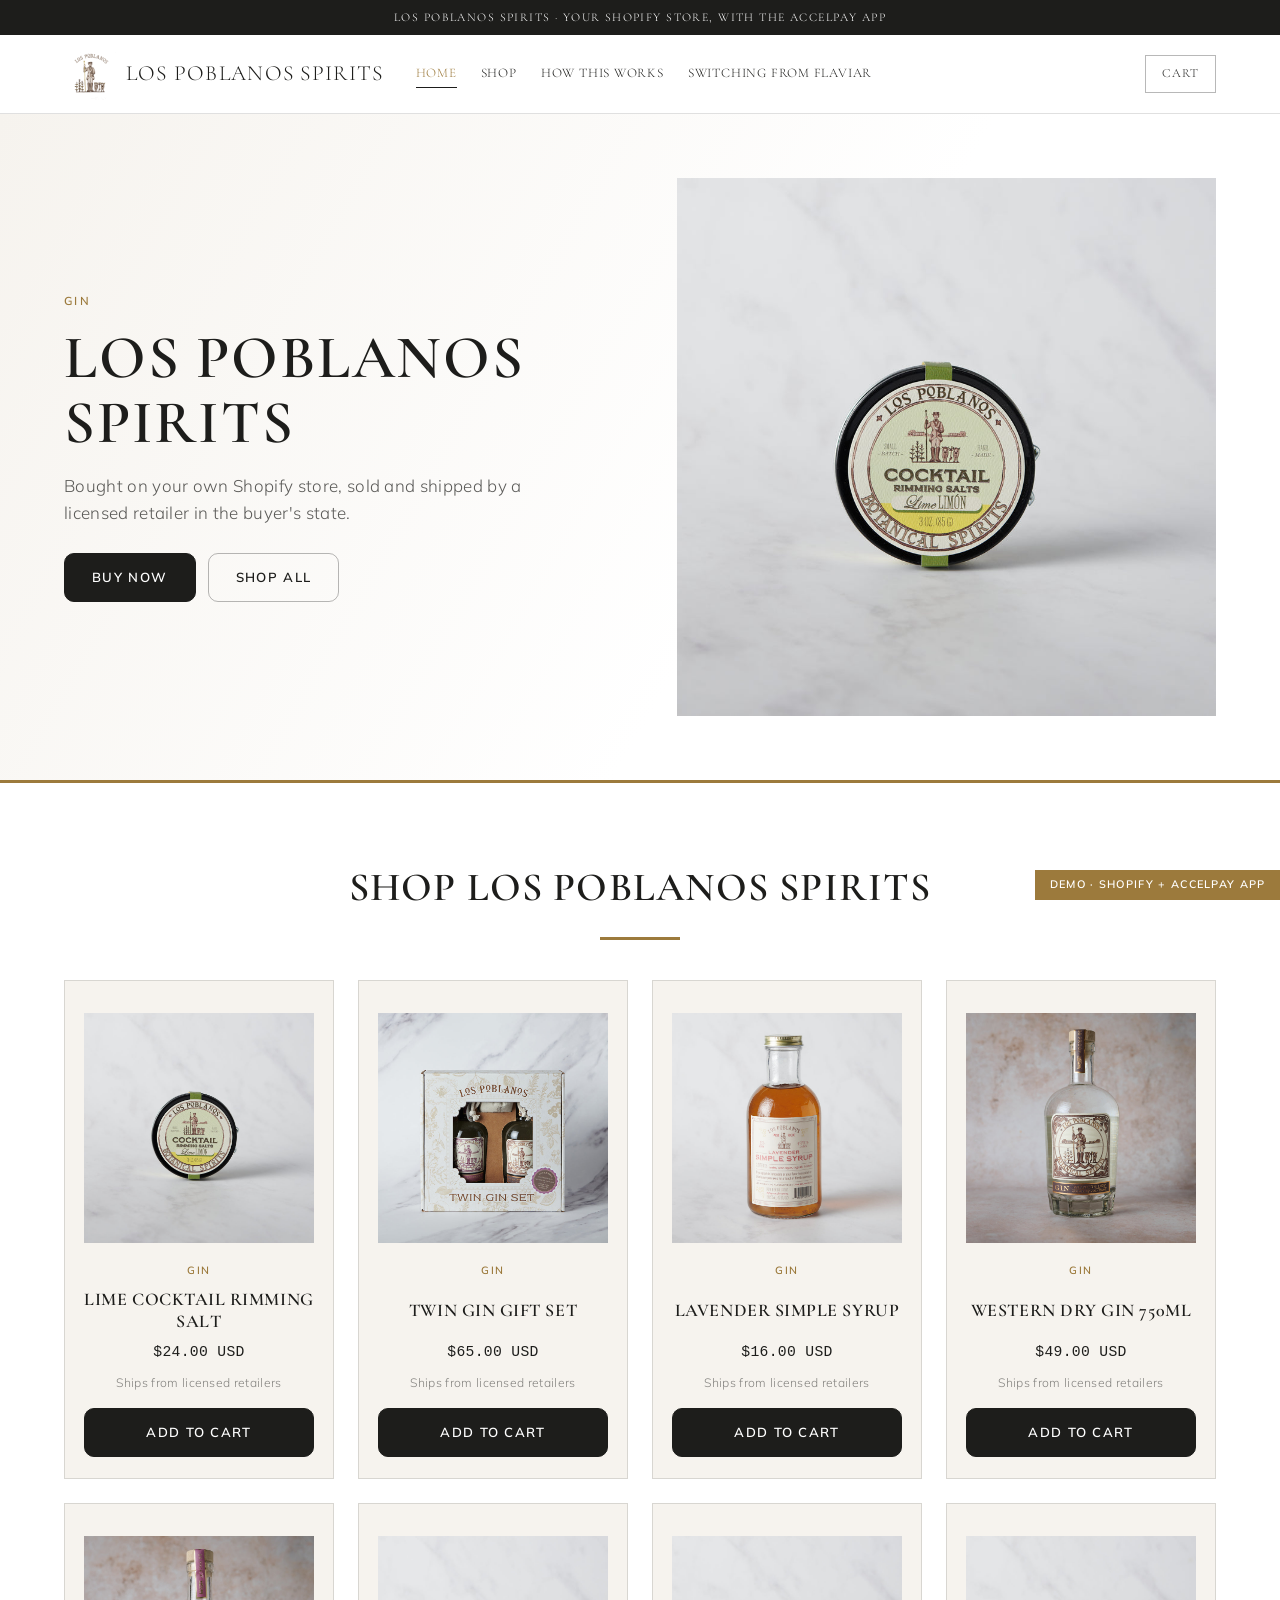
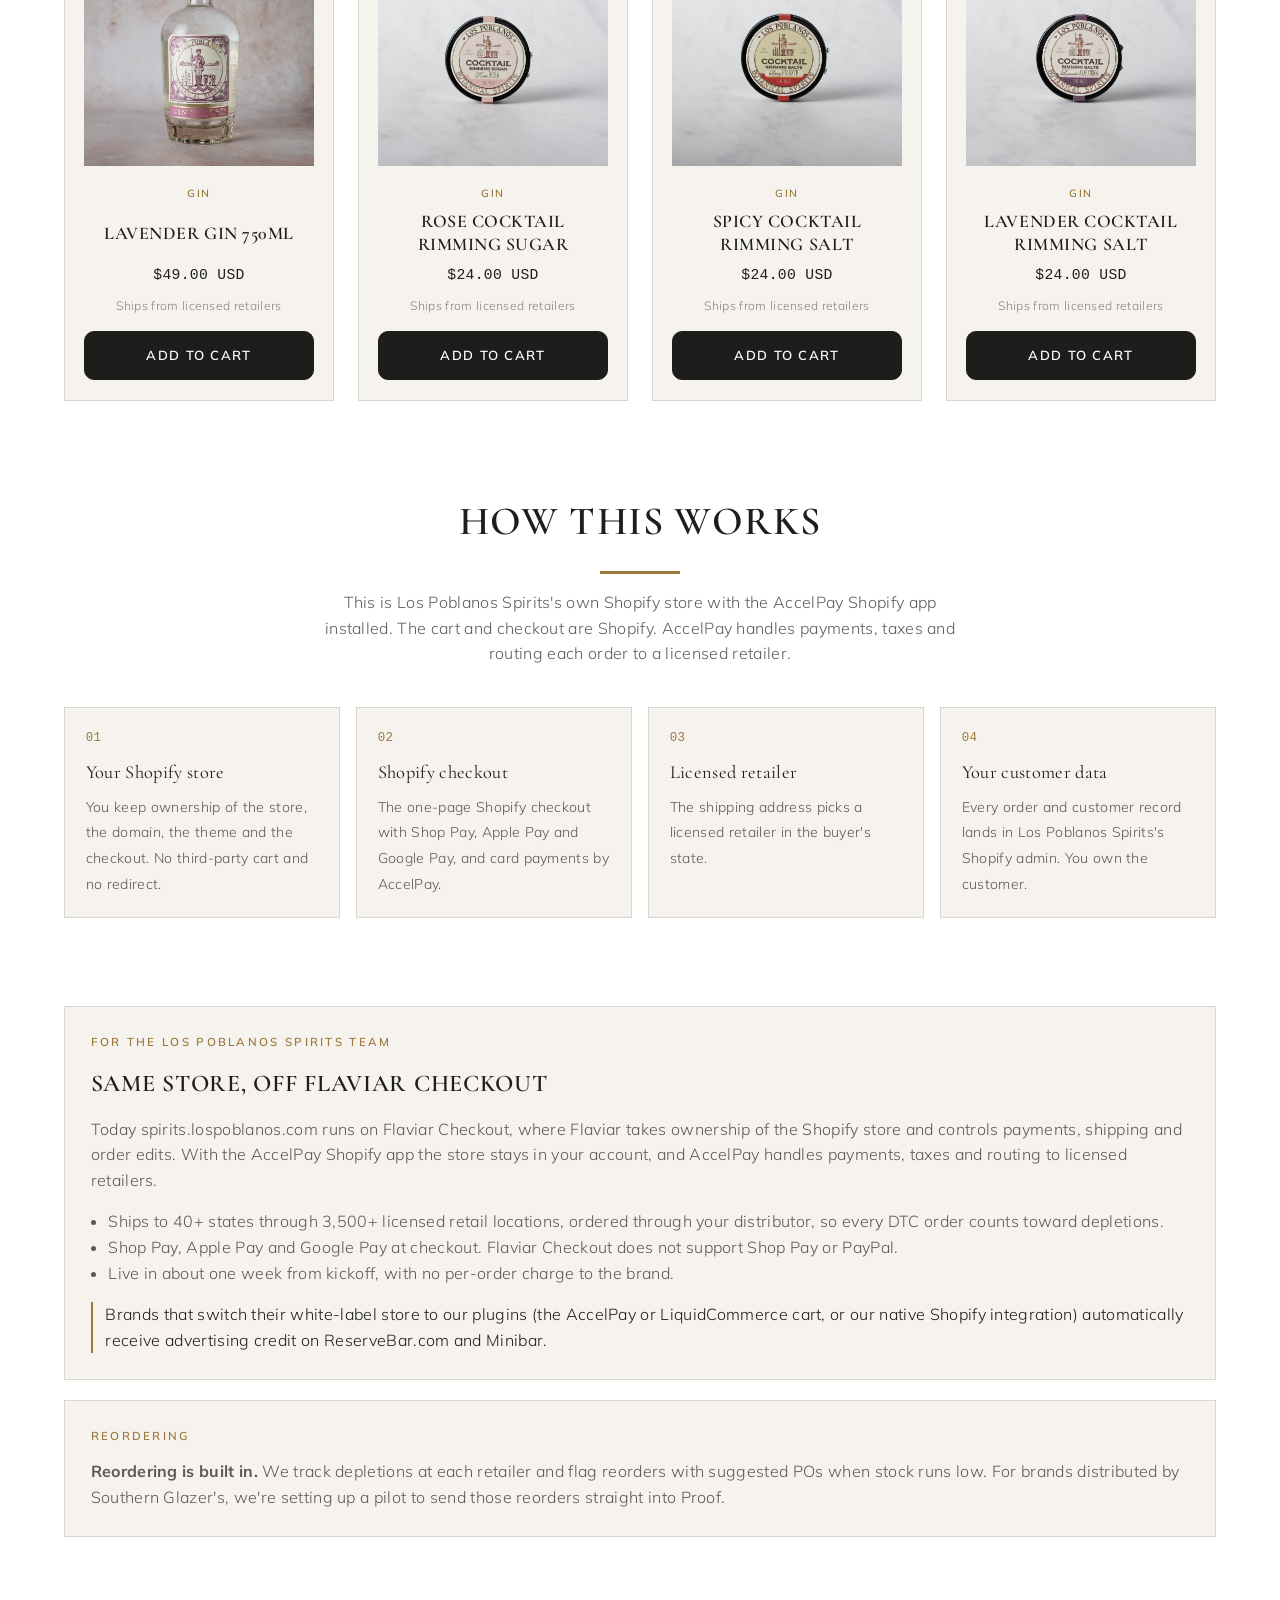
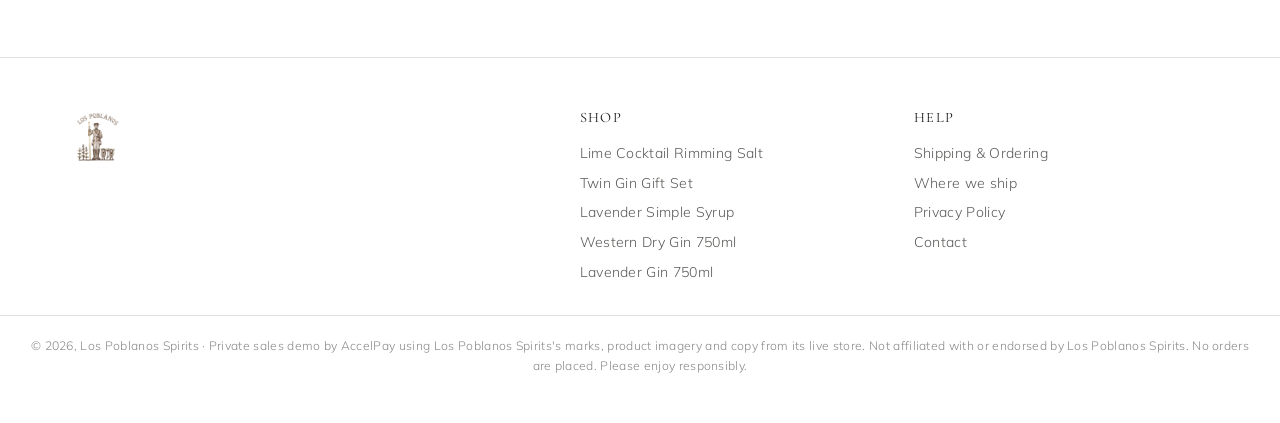
==== index.html @ 47f46a39 "Flaviar switch demo, Nov 2026" ====
<!doctype html>
<html lang="en">
<head>
<meta charset="utf-8">
<meta name="viewport" content="width=device-width,initial-scale=1">
<title>Los Poblanos Spirits | AccelPay demo</title>
<meta name="robots" content="noindex,nofollow">
<link rel="icon" href="assets/logo.png">
<link rel="preconnect" href="https://fonts.googleapis.com">
<link rel="preconnect" href="https://fonts.gstatic.com" crossorigin>
<link rel="stylesheet" href="https://fonts.googleapis.com/css2?family=Cormorant+Garamond:wght@500;600;700&family=Mulish:wght@300;400;600;700&display=swap">
<link rel="stylesheet" href="styles.css?v=1">
</head>
<body>
<div class="announce">Los Poblanos Spirits &middot; your Shopify store, with the AccelPay app</div>
<header class="top">
  <div class="hdr">
    <a href="index.html" class="brand-link"><img class="logo" src="assets/logo.png" alt="Los Poblanos Spirits"><span class="wordmark">Los Poblanos Spirits</span></a>
    <nav class="main">
      <a href="index.html" aria-current="page">Home</a><a href="index.html#shop">Shop</a><a href="index.html#how">How this works</a><a href="index.html#switch">Switching from Flaviar</a>
    </nav>
    <div class="hdr-actions">
      <button class="burger" id="burger" aria-label="Menu">&#9776;</button>
      <button class="cart-pill" data-cart-toggle aria-label="Open cart">
        <span class="lbl">Cart</span>
        <span class="count" data-cart-count hidden>0</span>
      </button>
    </div>
  </div>
</header>

<section class="hero">
  <div class="hero-inner">
    <div>
      <div class="eyebrow">gin</div>
      <h1>Los Poblanos Spirits</h1>
      <p> Bought on your own Shopify store, sold and shipped by a licensed retailer in the buyer's state.</p>
      <div style="display:flex;gap:.75rem;flex-wrap:wrap"><a class="btn" href="product.html?p=lime-cocktail-rimming-salt">Buy now</a><a class="btn ghost" href="#shop">Shop all</a></div>
    </div>
    <div class="shot"><img src="assets/p-lime-cocktail-rimming-salt.jpg" alt="Lime Cocktail Rimming Salt"></div>
  </div>
</section>

<section class="band" id="shop">
  <div class="section-head">
    <h2>Shop Los Poblanos Spirits</h2>
    <div class="rule"></div>
    <p style="font-size:.9rem;color:var(--muted)"></p>
  </div>
  <div class="grid" id="collection-grid"></div>
</section>

<section class="band" id="how" style="padding-top:1rem">
  <div class="section-head">
    <h2>How this works</h2>
    <div class="rule"></div>
    <p>This is Los Poblanos Spirits's own Shopify store with the AccelPay Shopify app installed. The cart and checkout are Shopify. AccelPay handles payments, taxes and routing each order to a licensed retailer.</p>
  </div>
  <div class="how">
    <div class="step"><span class="n">01</span><b>Your Shopify store</b><span>You keep ownership of the store, the domain, the theme and the checkout. No third-party cart and no redirect.</span></div>
    <div class="step"><span class="n">02</span><b>Shopify checkout</b><span>The one-page Shopify checkout with Shop Pay, Apple Pay and Google Pay, and card payments by AccelPay.</span></div>
    <div class="step"><span class="n">03</span><b>Licensed retailer</b><span>The shipping address picks a licensed retailer in the buyer's state.</span></div>
    <div class="step"><span class="n">04</span><b>Your customer data</b><span>Every order and customer record lands in Los Poblanos Spirits's Shopify admin. You own the customer.</span></div>
  </div>
</section>

<section class="band" id="switch" style="padding-top:1rem">
  <div class="panel">
    <div class="eyebrow">For the Los Poblanos Spirits team</div>
    <h2>Same store, off Flaviar Checkout</h2>
    <p style="margin:0 0 1rem">Today spirits.lospoblanos.com runs on Flaviar Checkout, where Flaviar takes ownership of the Shopify store and controls payments, shipping and order edits. With the AccelPay Shopify app the store stays in your account, and AccelPay handles payments, taxes and routing to licensed retailers.</p>
    <ul style="margin:0 0 1rem;padding-left:1.1rem"><li>Ships to 40+ states through 3,500+ licensed retail locations, ordered through your distributor, so every DTC order counts toward depletions.</li><li>Shop Pay, Apple Pay and Google Pay at checkout. Flaviar Checkout does not support Shop Pay or PayPal.</li><li>Live in about one week from kickoff, with no per-order charge to the brand.</li></ul>
    <p class="credit">Brands that switch their white-label store to our plugins (the AccelPay or LiquidCommerce cart, or our native Shopify integration) automatically receive advertising credit on ReserveBar.com and Minibar.</p>
  </div>
  <div class="panel">
    <div class="eyebrow">Reordering</div>
    <p style="margin:0" class="reorder"><b>Reordering is built in.</b> We track depletions at each retailer and flag reorders with suggested POs when stock runs low. For brands distributed by Southern Glazer's, we're setting up a pilot to send those reorders straight into Proof.</p>
  </div>
</section>
<footer class="site">
  <div class="ft">
    <div>
      <img src="assets/logo.png" alt="Los Poblanos Spirits" style="height:64px;width:auto">
      <p style="font-size:.86rem;margin-top:1rem;max-width:24rem;color:var(--muted)"></p>
    </div>
    <div><h4>Shop</h4><ul><li><a href="product.html?p=lime-cocktail-rimming-salt">Lime Cocktail Rimming Salt</a></li><li><a href="product.html?p=twin-gin-gift-set">Twin Gin Gift Set</a></li><li><a href="product.html?p=lavender-simple-syrup">Lavender Simple Syrup</a></li><li><a href="product.html?p=western-dry-gin">Western Dry Gin 750ml</a></li><li><a href="product.html?p=gin-made-with-lavender">Lavender Gin 750ml</a></li></ul></div>
    <div><h4>Help</h4><ul>
      <li><a href="index.html#how">Shipping &amp; Ordering</a></li>
      <li><a href="index.html#how">Where we ship</a></li>
      <li><a href="#">Privacy Policy</a></li>
      <li><a href="#">Contact</a></li></ul></div>
  </div>
  <div class="legal-row">
    &copy; 2026, Los Poblanos Spirits &middot; Private sales demo by AccelPay using Los Poblanos Spirits's marks, product imagery and copy from its live store. Not affiliated with or endorsed by Los Poblanos Spirits.
    No orders are placed. Please enjoy responsibly.
  </div>
</footer>

<div class="scrim" id="scrim"></div>
<aside class="drawer" id="drawer" aria-label="Your cart">
  <div class="dh"><h2>Your cart</h2><button class="x" id="drawer-close" aria-label="Close">&times;</button></div>
  <div class="cols"><span>Product</span><span>Total</span></div>
  <div class="items" id="drawer-items"></div>
  <div class="df" id="drawer-foot"></div>
</aside>
<div class="ribbon">Demo &middot; Shopify + AccelPay app</div>
<script src="data.js?v=1"></script>
<script src="app.js?v=1"></script>
</body>
</html>
---- styles.css ----
/* Los Poblanos Spirits x AccelPay demo. Base: woodsonwhiskey-accelpay-demo. */

:root {
  --black: #ffffff; --panel: #f6f3ee; --panel-2: #ece7df; --ink: #1d1d1b;
  --muted: rgba(29,29,27,.72); --muted-2: rgba(29,29,27,.52); --line: rgba(0,0,0,.12); --line-2: rgba(0,0,0,.28);
  --gold: #1d1d1b; --gold-hi: #9c7a3c; --gold-soft: rgba(0,0,0,.05); --green: #2f6b4f; --red: #c00000;
  --head: #1d1d1b; --btn-ink: #ffffff; --img-bg: #f6f3ee; --drawer-bg: #ffffff; --ann-bg: #1d1d1b; --ann-ink: #ffffff; --co-head-bg: #ffffff;
  --serif: "Cormorant Garamond", Georgia, serif; --sans: "Mulish", -apple-system, BlinkMacSystemFont, "Helvetica Neue", Arial, sans-serif;
  --mono: ui-monospace, SFMono-Regular, Menlo, monospace; --maxw: 1200px; --btn-radius: 10px;
  --cart-glyph: url("data:image/svg+xml;utf8,<svg xmlns='http://www.w3.org/2000/svg' viewBox='0 0 24 24' fill='none' stroke='black' stroke-width='2' stroke-linecap='round' stroke-linejoin='round'><path d='M6 2 3 6v14a2 2 0 0 0 2 2h14a2 2 0 0 0 2-2V6l-3-4z'/><path d='M3 6h18'/><path d='M16 10a4 4 0 0 1-8 0'/></svg>");
}

* { box-sizing: border-box; }
html { scroll-behavior: smooth; }
body {
  margin: 0; background: var(--black); color: var(--ink);
  font-family: var(--sans); font-weight: 300; font-size: 16px; line-height: 1.6;
  letter-spacing: .02em; -webkit-font-smoothing: antialiased;
}
img { max-width: 100%; display: block; }
a { color: inherit; }
button { font: inherit; cursor: pointer; color: inherit; }
:focus-visible { outline: 2px solid var(--gold); outline-offset: 2px; }

/* ---------------------------------------------------------------- header */
.announce {
  background: var(--ann-bg); color: var(--ann-ink); text-align: center;
  font-family: var(--serif); font-size: .74rem; letter-spacing: .12em;
  text-transform: uppercase; padding: .5rem 1rem;
}
header.top { position: sticky; top: 0; z-index: 60; background: var(--black); border-bottom: 1px solid var(--line); }
.hdr { max-width: var(--maxw); margin: 0 auto; padding: .8rem 1.5rem; display: flex; align-items: center; gap: 2rem; }
.hdr img.logo { height: 62px; width: auto; }
nav.main { display: flex; gap: 1.5rem; flex-wrap: wrap; }
nav.main a {
  font-family: var(--serif); font-size: .82rem; letter-spacing: .06em; text-transform: uppercase;
  text-decoration: none; color: var(--head); padding: .2rem 0; border-bottom: 1px solid transparent;
}
nav.main a:hover, nav.main a[aria-current] { color: var(--gold-hi); border-bottom-color: var(--gold); }
.hdr-actions { margin-left: auto; display: flex; align-items: center; gap: .75rem; }
.cart-pill {
  display: inline-flex; align-items: center; gap: .5rem; background: transparent;
  border: 1px solid var(--line-2); color: var(--head); padding: .5rem 1rem;
  font-family: var(--serif); font-size: .78rem; letter-spacing: .08em; text-transform: uppercase;
}
.cart-pill:hover { border-color: var(--gold); color: var(--gold-hi); }
.cart-pill .count {
  background: var(--gold); color: var(--btn-ink); min-width: 1.35rem; height: 1.35rem; border-radius: 999px;
  display: inline-grid; place-items: center; font-family: var(--mono); font-size: .7rem; padding: 0 .3rem;
}
.cart-pill .count[hidden] { display: none; }
.burger { display: none; background: none; border: none; font-size: 1.5rem; line-height: 1; color: var(--head); }

/* ---------------------------------------------------------------- type + buttons */
.eyebrow { font-family: var(--sans); font-size: .72rem; font-weight: 600; letter-spacing: .2em; text-transform: uppercase; color: var(--gold-hi); margin-bottom: .9rem; }
h1, h2, h3 { font-family: var(--serif); font-weight: 400; letter-spacing: .03em; }
.rule { width: 190px; height: 2px; margin: 1.1rem auto 0; background: linear-gradient(90deg, transparent, var(--gold), transparent); }

.btn {
  display: inline-flex; align-items: center; justify-content: center; gap: .5rem;
  background: var(--gold); color: var(--btn-ink); border: 1px solid var(--gold); border-radius: var(--btn-radius, 0);
  padding: .8rem 1.7rem; font-family: var(--sans); font-weight: 600; font-size: .82rem;
  letter-spacing: .1em; text-transform: uppercase; text-decoration: none;
}
.btn:hover { background: var(--gold-hi); border-color: var(--gold-hi); }
.btn.ghost { background: transparent; color: var(--head); border-color: var(--line-2); }
.btn.ghost:hover { border-color: var(--gold); color: var(--gold-hi); }
.btn:disabled { opacity: .4; cursor: not-allowed; }
.btn.block { width: 100%; }

/* ---------------------------------------------------------------- hero */
.hero { position: relative; overflow: hidden; border-bottom: 1px solid var(--line); }
.hero-inner { max-width: var(--maxw); margin: 0 auto; padding: 4rem 1.5rem; display: grid; grid-template-columns: 1.05fr 1fr; gap: 3rem; align-items: center; }
.hero h1 { font-size: clamp(2.3rem, 5.4vw, 3.8rem); line-height: 1.08; margin: 0 0 1rem; text-transform: uppercase; }
.hero p { color: var(--muted); font-size: 1.06rem; margin: 0 0 1.7rem; max-width: 32rem; }
.hero .shot img { width: 100%; max-height: 560px; object-fit: contain; }

/* ---------------------------------------------------------------- sections */
.band { max-width: var(--maxw); margin: 0 auto; padding: 4.5rem 1.5rem; }
.section-head { text-align: center; margin-bottom: 2.5rem; }
.section-head h2 { font-size: clamp(1.8rem, 4vw, 2.5rem); margin: 0; text-transform: uppercase; }
.section-head p { color: var(--muted); margin: 1rem auto 0; max-width: 40rem; }

.grid { display: grid; grid-template-columns: repeat(auto-fill, minmax(240px, 1fr)); gap: 1.5rem; }
.card {
  background: var(--panel); border: 1px solid var(--line); padding: 1.4rem 1.2rem 1.3rem;
  display: flex; flex-direction: column; gap: .55rem; text-align: center; text-decoration: none; color: inherit;
}
.card:hover { border-color: var(--gold); }
.card .shot { height: 250px; display: grid; place-items: center; overflow: hidden; }
.card .shot img { max-height: 250px; width: auto; object-fit: contain; }
.card h3 { font-size: 1.12rem; margin: 0; line-height: 1.25; text-transform: uppercase; min-height: 2.8rem; display: grid; place-items: center; }
.card .tag { font-size: .66rem; font-weight: 600; letter-spacing: .16em; text-transform: uppercase; color: var(--gold-hi); }
.card .price { font-family: var(--mono); font-size: .92rem; margin-top: auto; }
.card .avail { font-size: .76rem; color: var(--muted-2); }

.split { display: grid; grid-template-columns: 1fr 1fr; gap: 3rem; align-items: center; }
.split img { width: 100%; }
.split p { color: var(--muted); }

/* how it works */
.how { display: grid; grid-template-columns: repeat(4, 1fr); gap: 1rem; }
.how .step { border: 1px solid var(--line); padding: 1.3rem; background: var(--panel); }
.how .step b { display: block; font-family: var(--serif); font-weight: 400; font-size: 1.15rem; margin-bottom: .4rem; color: var(--head); }
.how .step span { font-size: .88rem; color: var(--muted); }
.how .step .n { font-family: var(--mono); color: var(--gold-hi); font-size: .78rem; display: block; margin-bottom: .6rem; }

.rb-note {
  display: flex; align-items: center; gap: .75rem; border: 1px solid var(--line); background: var(--panel);
  padding: .7rem .9rem; font-size: .84rem; color: var(--muted);
}
.rb-note b { color: var(--head); font-weight: 600; }
.rb-note a { color: var(--gold-hi); }
.rb-mark { font-family: var(--serif); font-size: .72rem; letter-spacing: .14em; text-transform: uppercase; border: 1px solid var(--gold); color: var(--gold-hi); padding: .2rem .45rem; white-space: nowrap; }

/* ---------------------------------------------------------------- product page (Shopify theme) */
.pdp { display: grid; grid-template-columns: minmax(0,1fr) minmax(0,1fr); gap: 3rem; align-items: start; }
.pdp .gallery { display: flex; flex-direction: column; gap: .8rem; min-width: 0; }
.pdp .gallery .main { background: var(--img-bg); display: grid; place-items: center; min-height: 420px; }
.pdp .gallery .main img { max-height: 560px; width: auto; object-fit: contain; }
.pdp .thumbs { display: flex; gap: .5rem; }
.pdp .thumbs button { width: 64px; height: 64px; border: 1px solid var(--line); background: var(--img-bg); padding: 3px; display: grid; place-items: center; }
.pdp .thumbs button[aria-selected="true"] { border-color: var(--gold); }
.pdp .thumbs img { max-height: 100%; width: auto; }
.pdp .info { display: flex; flex-direction: column; gap: 1rem; min-width: 0; padding-left: 1.5rem; border-left: 1px solid var(--line); }
.pdp h1 { font-size: 2rem; margin: 0; text-transform: uppercase; line-height: 1.15; }
.pdp .price { font-size: 1.05rem; }
.pdp .small { font-size: .8rem; color: var(--muted); }
.pdp .small a { color: var(--gold-hi); }
.pdp .qty-wrap { display: flex; flex-direction: column; gap: .35rem; font-size: .8rem; color: var(--muted); }
.pdp .desc p { color: var(--muted); margin: 0 0 .9rem; font-size: .95rem; }
.pdp .desc b { color: var(--head); font-weight: 600; }
.qty { display: inline-flex; align-items: center; border: 1px solid var(--line-2); width: max-content; }
.qty button { background: none; border: none; width: 2.6rem; min-height: 2.8rem; font-size: 1.1rem; }
.qty span, .qty input { font-family: var(--sans); min-width: 2.2rem; text-align: center; font-size: .95rem; }
.atc { max-width: 380px; }
.fulfil-line { display: flex; gap: .6rem; align-items: flex-start; font-size: .82rem; color: var(--muted); border: 1px solid var(--line); padding: .7rem .8rem; max-width: 460px; }
.fulfil-line img { width: 22px; height: 22px; border-radius: 5px; flex: none; }
.notice { font-size: .85rem; color: var(--muted); border-left: 2px solid var(--gold); padding: .2rem 0 .2rem .75rem; }

/* ---------------------------------------------------------------- Shopify cart drawer (Dawn-style) */
.scrim { position: fixed; inset: 0; background: rgba(0,0,0,.6); opacity: 0; pointer-events: none; transition: opacity .25s; z-index: 90; }
.scrim.on { opacity: 1; pointer-events: auto; }
.drawer { position: fixed; top: 0; right: 0; height: 100%; width: min(420px, 100%); background: var(--drawer-bg); border-left: 1px solid var(--line); z-index: 100; display: flex; flex-direction: column; transform: translateX(100%); transition: transform .28s ease; }
.drawer.on { transform: none; }
.drawer .dh { display: flex; align-items: center; justify-content: space-between; padding: 1.4rem 1.5rem 1rem; }
.drawer .dh h2 { font-size: 1.5rem; margin: 0; }
.drawer .x { background: none; border: none; font-size: 1.7rem; line-height: 1; color: var(--muted); }
.drawer .cols { display: flex; justify-content: space-between; font-size: .66rem; letter-spacing: .12em; text-transform: uppercase; color: var(--muted-2); padding: 0 1.5rem .6rem; border-bottom: 1px solid var(--line); }
.drawer .items { flex: 1; overflow-y: auto; padding: 0 1.5rem; }
.cline { display: grid; grid-template-columns: 76px minmax(0,1fr) auto; gap: 1rem; padding: 1.2rem 0; border-bottom: 1px solid var(--line); }
.cline .im { background: var(--img-bg); display: grid; place-items: center; height: 92px; }
.cline .im img { max-height: 88px; width: auto; }
.cline .nm { font-size: .92rem; line-height: 1.3; }
.cline .pr { font-size: .84rem; color: var(--muted); margin: .2rem 0 .6rem; }
.cline .qrow { display: flex; align-items: center; gap: .6rem; }
.cline .qty button { min-height: 2.2rem; width: 2.2rem; }
.cline .rm { background: none; border: none; color: var(--muted); font-size: 1rem; padding: 0; }
.cline .tot { font-size: .9rem; }
.empty { text-align: center; color: var(--muted); padding: 3rem 1rem; }
.drawer .df { border-top: 1px solid var(--line); padding: 1.2rem 1.5rem 1.5rem; display: flex; flex-direction: column; gap: .7rem; }
.drawer .df .est { display: flex; justify-content: space-between; font-size: 1rem; }
.drawer .df .small { font-size: .78rem; color: var(--muted); }

/* ---------------------------------------------------------------- Shopify one-page checkout */
body.co { background: #fff; color: #141414; font-family: -apple-system, BlinkMacSystemFont, "Segoe UI", Roboto, "Helvetica Neue", Arial, sans-serif; font-weight: 400; letter-spacing: 0; }
.co-head { border-bottom: 1px solid #dedede; background: var(--co-head-bg); }
.co-head .in { max-width: 1100px; margin: 0 auto; padding: .9rem 1.5rem; display: flex; align-items: center; justify-content: space-between; }
.co-head img { height: 54px; width: auto; }
.co-head a.bag { color: var(--gold-hi); font-size: .85rem; text-decoration: none; }
.checkout { display: grid; grid-template-columns: minmax(0,1.15fr) minmax(0,1fr); min-height: calc(100vh - 80px); }
.co-left { padding: 2.2rem clamp(1rem, 4vw, 3.5rem); min-width: 0; }
.co-left .inner { max-width: 560px; margin-left: auto; }
.co-right { background: #f5f5f5; border-left: 1px solid #dedede; padding: 2.2rem clamp(1rem, 3vw, 3rem); min-width: 0; }
.co-right .inner { max-width: 440px; position: sticky; top: 1.5rem; }
.co-h { font-size: 1.3rem; font-weight: 600; margin: 1.8rem 0 .8rem; display: flex; align-items: baseline; justify-content: space-between; gap: 1rem; }
.co-h:first-child { margin-top: 0; }
.co-h small { font-size: .82rem; font-weight: 400; color: #707070; }
.co-field { width: 100%; border: 1px solid #d9d9d9; border-radius: 5px; padding: .85rem .8rem; font: inherit; font-size: .92rem; margin-bottom: .7rem; background: #fff; color: #141414; min-width: 0; }
.co-field:focus { outline: none; border-color: #000; box-shadow: 0 0 0 1px #000; }
.co-row { display: grid; grid-template-columns: 1fr 1fr; gap: .7rem; }
.co-row3 { display: grid; grid-template-columns: 1.3fr 1fr 1fr; gap: .7rem; }
.co-chk { display: flex; gap: .55rem; align-items: center; font-size: .86rem; margin: .1rem 0 .4rem; }
.co-chk input { accent-color: #000; width: 16px; height: 16px; }
.co-empty { background: #f5f5f5; border-radius: 5px; padding: 1rem; font-size: .88rem; color: #707070; }
.rates { border: 1px solid #d9d9d9; border-radius: 5px; overflow: hidden; }
.rate { display: flex; align-items: center; gap: .8rem; padding: .95rem .9rem; border-bottom: 1px solid #d9d9d9; cursor: pointer; }
.rate:last-child { border-bottom: none; }
.rate.on { background: #f6f3ec; box-shadow: inset 0 0 0 1px #000; }
.rate input { accent-color: #000; width: 17px; height: 17px; flex: none; }
.rate .ic { width: 30px; height: 30px; border-radius: 7px; flex: none; }
.rate .t { flex: 1; min-width: 0; font-size: .9rem; }
.rate .t span { display: block; color: #707070; font-size: .8rem; margin-top: .1rem; }
.rate .p { font-size: .9rem; font-weight: 600; white-space: nowrap; }
.callout { display: flex; gap: .55rem; align-items: flex-start; font-size: .78rem; color: #5b4a26; background: #f6f1e6; border: 1px solid #e6dcc6; border-radius: 5px; padding: .6rem .75rem; margin-top: .7rem; }
.callout b { font-weight: 600; }
.callout .dot { width: 8px; height: 8px; border-radius: 50%; background: var(--gold); flex: none; margin-top: .35rem; }
.pay-box { border: 1px solid #d9d9d9; border-radius: 5px; overflow: hidden; }
.pay-box .ph { display: flex; justify-content: space-between; align-items: center; background: #f6f3ec; padding: .85rem .9rem; border-bottom: 1px solid #d9d9d9; font-size: .9rem; box-shadow: inset 0 0 0 1px #000; }
.pay-box .ph .cards { display: flex; gap: .3rem; }
.pay-box .ph .cards span { font-size: .62rem; font-weight: 700; border: 1px solid #cfcfcf; border-radius: 3px; padding: .1rem .3rem; background: #fff; color: #333; }
.pay-box .pb { padding: .9rem; background: #fafafa; }
.pay-btn { width: 100%; background: #000; color: #fff; border: none; border-radius: 5px; padding: 1.1rem; font-size: 1.05rem; font-weight: 600; margin-top: 1.2rem; }
.pay-btn:disabled { opacity: .4; cursor: not-allowed; }
.co-legal { font-size: .76rem; color: #707070; margin-top: .9rem; }
.co-links { display: flex; gap: 1rem; flex-wrap: wrap; font-size: .76rem; color: #707070; border-top: 1px solid #e3e3e3; margin-top: 2rem; padding-top: 1rem; }
.os-item { display: flex; gap: .9rem; align-items: center; padding: .4rem 0 1rem; }
.os-item .im { width: 64px; height: 64px; border: 1px solid #dedede; border-radius: 8px; background: var(--img-bg); position: relative; display: grid; place-items: center; padding: 4px; flex: none; }
.os-item .im img { max-height: 100%; width: auto; }
.os-item .im .q { position: absolute; top: -9px; right: -9px; background: #666; color: #fff; min-width: 21px; height: 21px; border-radius: 11px; font-size: .74rem; display: grid; place-items: center; padding: 0 5px; }
.os-item .nm { flex: 1; min-width: 0; font-size: .88rem; }
.os-item .nm span { display: block; color: #707070; font-size: .78rem; }
.os-item .pr { font-size: .88rem; }
.os-disc { display: flex; gap: .6rem; margin: .6rem 0 1.2rem; }
.os-disc input { flex: 1; min-width: 0; border: 1px solid #d9d9d9; border-radius: 5px; padding: .8rem; font: inherit; font-size: .9rem; }
.os-disc button { border: 1px solid #d9d9d9; background: #ececec; color: #777; border-radius: 5px; padding: 0 1.1rem; font-weight: 600; }
.os-line { display: flex; justify-content: space-between; font-size: .88rem; padding: .3rem 0; gap: 1rem; }
.os-line .m { color: #555; }
.os-line.total { font-size: 1.2rem; font-weight: 600; padding-top: .8rem; }
.os-line.total small { font-size: .74rem; color: #707070; font-weight: 400; margin-right: .4rem; }
.thanks { max-width: 600px; margin: 0 auto; padding: 4rem 1.5rem; text-align: center; }
.thanks h1 { font-size: 2rem; margin: 0 0 .5rem; font-weight: 600; font-family: inherit; letter-spacing: 0; }
.thanks p { color: #555; }
.thanks .num { font-family: var(--mono); color: #000; }

/* express checkout buttons (Shopify accelerated checkout) */
.xpay { display: grid; grid-template-columns: repeat(3, minmax(0,1fr)); gap: .5rem; }
.xpay .xb { height: 42px; border: none; border-radius: 5px; display: flex; align-items: center; justify-content: center; gap: .15rem; font-family: -apple-system, BlinkMacSystemFont, "Segoe UI", Roboto, Arial, sans-serif; font-size: 1.05rem; color: #fff; letter-spacing: 0; text-transform: none; }
.xpay.big .xb { height: 48px; }
.xpay .xb span { font-weight: 500; }
.xpay .shop { background: #5a31f4; }
.xpay .shop b { font-weight: 800; font-style: italic; letter-spacing: -.02em; margin-right: .1rem; }
.xpay .apple { background: #000; border: 1px solid #333; }
.xpay .google { background: #000; border: 1px solid #333; }
.xpay .google .g { font-weight: 700; background: linear-gradient(90deg,#4285f4,#ea4335,#fbbc05,#34a853); -webkit-background-clip: text; background-clip: text; color: transparent; margin-right: .15rem; }
.xp-title { text-align: center; font-size: .85rem; color: #707070; margin-bottom: .6rem; }
.or { display: flex; align-items: center; gap: .8rem; color: #707070; font-size: .78rem; margin: 1.4rem 0 .6rem; }
.or::before, .or::after { content: ""; flex: 1; height: 1px; background: #dedede; }

/* panel on the home page */
.panel { background: var(--panel); border: 1px solid var(--line); padding: 1.6rem; }
.panel + .panel { margin-top: 1.25rem; }
.panel h2 { margin: 0 0 .8rem; font-size: 1.5rem; text-transform: uppercase; }
.panel p, .panel li { color: var(--muted); }
.panel .credit { border-left: 2px solid var(--gold); padding-left: .8rem; margin: 0; color: var(--ink); }

/* ---------------------------------------------------------------- footer */
footer.site { border-top: 1px solid var(--line); margin-top: 3rem; }
.ft { max-width: var(--maxw); margin: 0 auto; padding: 3rem 1.5rem 2rem; display: grid; grid-template-columns: 1.6fr 1fr 1fr; gap: 2rem; }
.ft h4 { font-family: var(--serif); font-weight: 400; font-size: .9rem; letter-spacing: .1em; text-transform: uppercase; color: var(--head); margin: 0 0 .8rem; }
.ft ul { list-style: none; margin: 0; padding: 0; display: flex; flex-direction: column; gap: .45rem; font-size: .88rem; color: var(--muted); }
.ft a { text-decoration: none; }
.ft a:hover { color: var(--gold-hi); }
.legal-row { border-top: 1px solid var(--line); padding: 1.25rem 1.5rem 3rem; text-align: center; font-size: .76rem; color: var(--muted-2); }

.ribbon { position: fixed; right: 0; bottom: 0; z-index: 120; background: var(--gold); color: var(--btn-ink); font-size: .68rem; font-weight: 600; letter-spacing: .12em; text-transform: uppercase; padding: .4rem .9rem; }

/* ---------------------------------------------------------------- responsive */
@media (max-width: 960px) {
  .pdp { grid-template-columns: 1fr; gap: 1.5rem; }
  .pdp .info { padding-left: 0; border-left: 0; }
  .checkout { grid-template-columns: 1fr; }
  .co-right { border-left: 0; border-top: 1px solid #dedede; order: -1; }
  .co-left .inner, .co-right .inner { margin: 0 auto; position: static; }
  .hero-inner, .split { grid-template-columns: 1fr; gap: 2rem; }
  .how { grid-template-columns: 1fr 1fr; }
  .ft { grid-template-columns: 1fr 1fr; }
}
@media (max-width: 720px) {
  .co-row, .co-row3 { grid-template-columns: 1fr; gap: 0; }
  .pdp .gallery .main { min-height: 300px; }
  .pdp .gallery .main img { max-height: 340px; }
  .hdr { padding: .6rem 1rem; gap: .75rem; position: relative; }
  .hdr img.logo { height: 46px; }
  nav.main { display: none; }
  nav.main.open { display: flex; flex-direction: column; position: absolute; top: 100%; left: 0; right: 0; background: var(--black); border-bottom: 1px solid var(--line); padding: 1rem 1.5rem; gap: .9rem; }
  .burger { display: block; }
  .hdr-actions { margin-left: auto; }
  .cart-pill { padding: .5rem .8rem; }
  .cart-pill .lbl { display: none; }
  .cart-pill::before { content: ""; width: 1rem; height: 1rem; flex: none; background: currentColor; -webkit-mask: var(--cart-glyph) center/contain no-repeat; mask: var(--cart-glyph) center/contain no-repeat; }
  .band { padding: 3rem 1rem; }
  .hero-inner { padding: 2.5rem 1rem; }
  .how { grid-template-columns: 1fr; }
  .ft { grid-template-columns: 1fr; padding: 2.5rem 1rem 1.5rem; }
  .rb-note { flex-wrap: wrap; }
}


.brand-link { display: flex; align-items: center; gap: .6rem; text-decoration: none; }
.hdr img.logo { height: 52px; max-width: 200px; object-fit: contain; }
.wordmark { font-family: var(--serif); font-size: 1.35rem; letter-spacing: .06em; text-transform: uppercase; color: var(--head); white-space: nowrap; }
.co-head img { height: 44px; max-width: 200px; object-fit: contain; }
h1, h2, h3 { font-weight: 600; }
.hero { background: linear-gradient(120deg, var(--panel) 0%, var(--black) 60%); border-bottom: 3px solid var(--gold-hi); }
.rule { background: var(--gold-hi); height: 3px; width: 80px; }
.card .shot { background: var(--img-bg); }
.card:hover { border-color: var(--gold-hi); }
.btn:hover, .btn.ghost:hover { filter: brightness(1.15); }
.panel .credit { border-left-color: var(--gold-hi); }
.ribbon { background: var(--gold-hi); color: #fff; }
.cart-pill .count { background: var(--gold-hi); color: #fff; }
.callout .dot { background: var(--gold-hi); }
@media (max-width: 720px) { .wordmark { display: none; } }
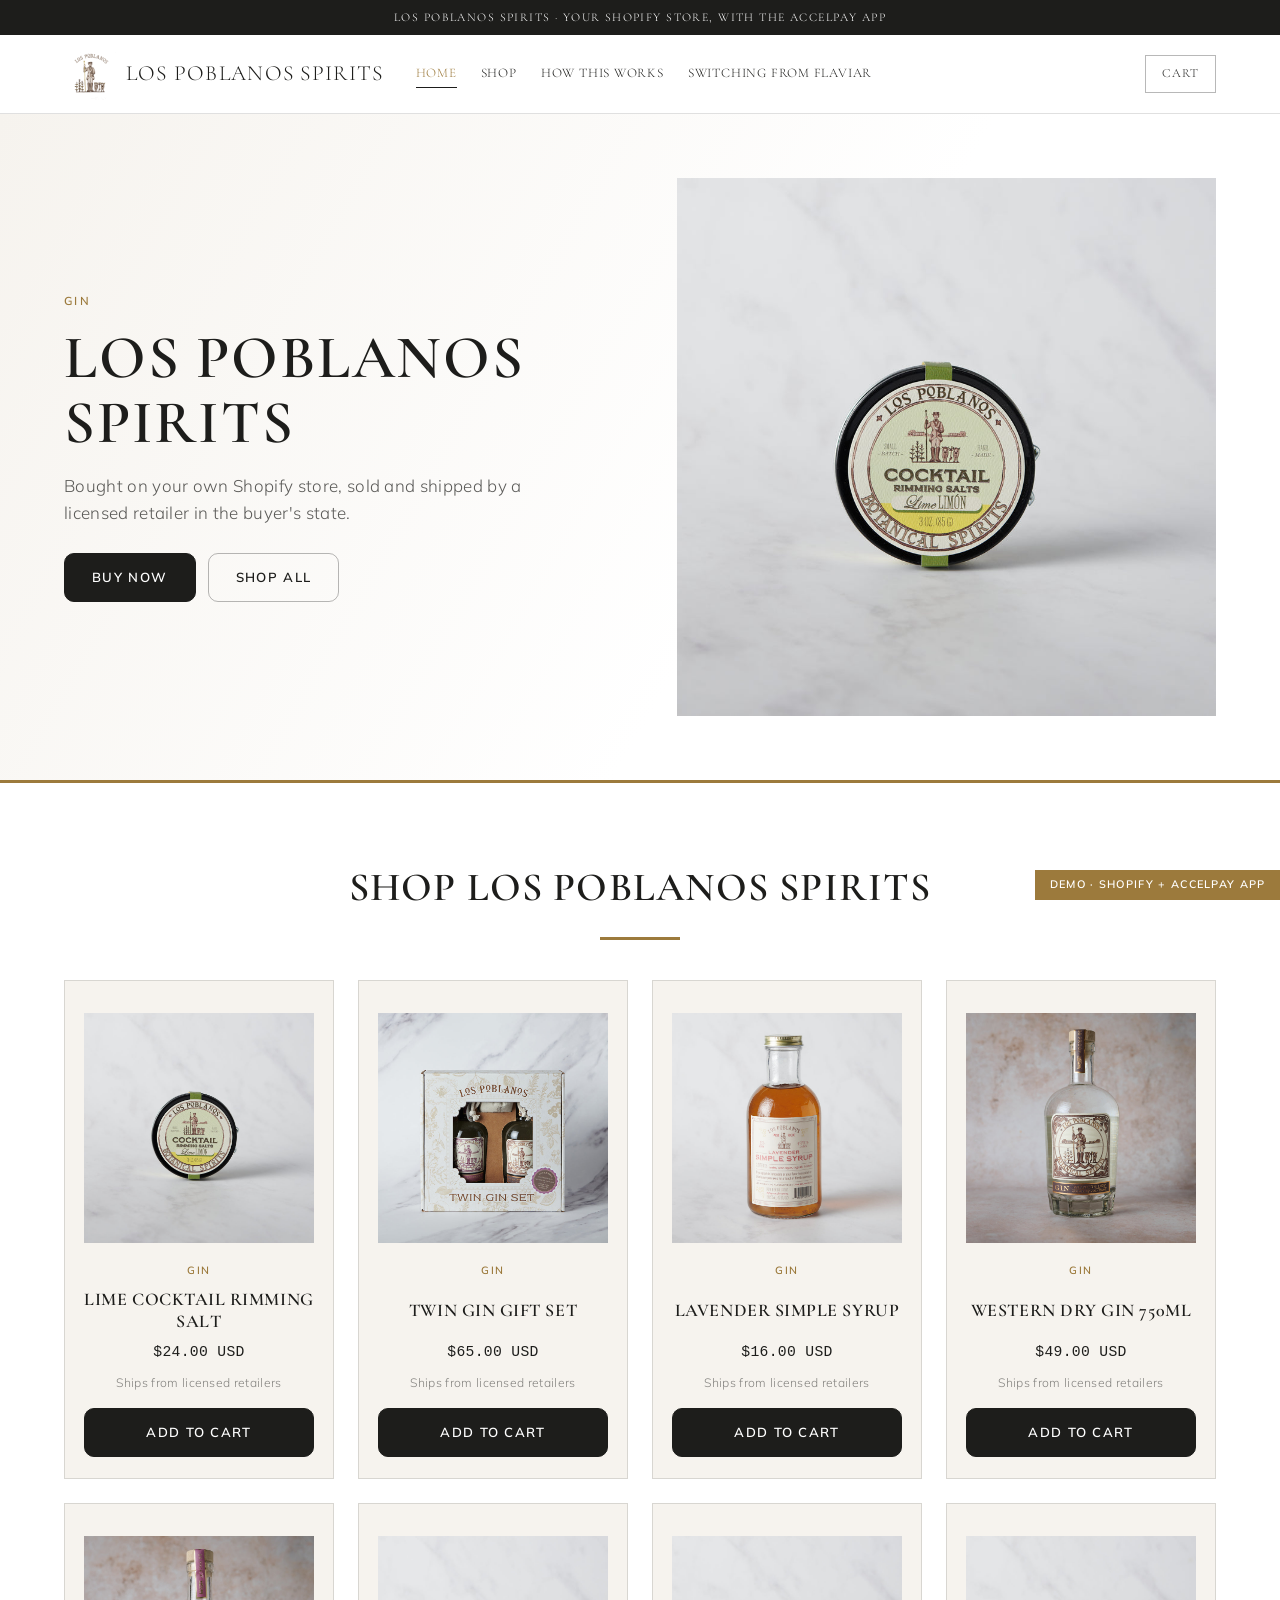
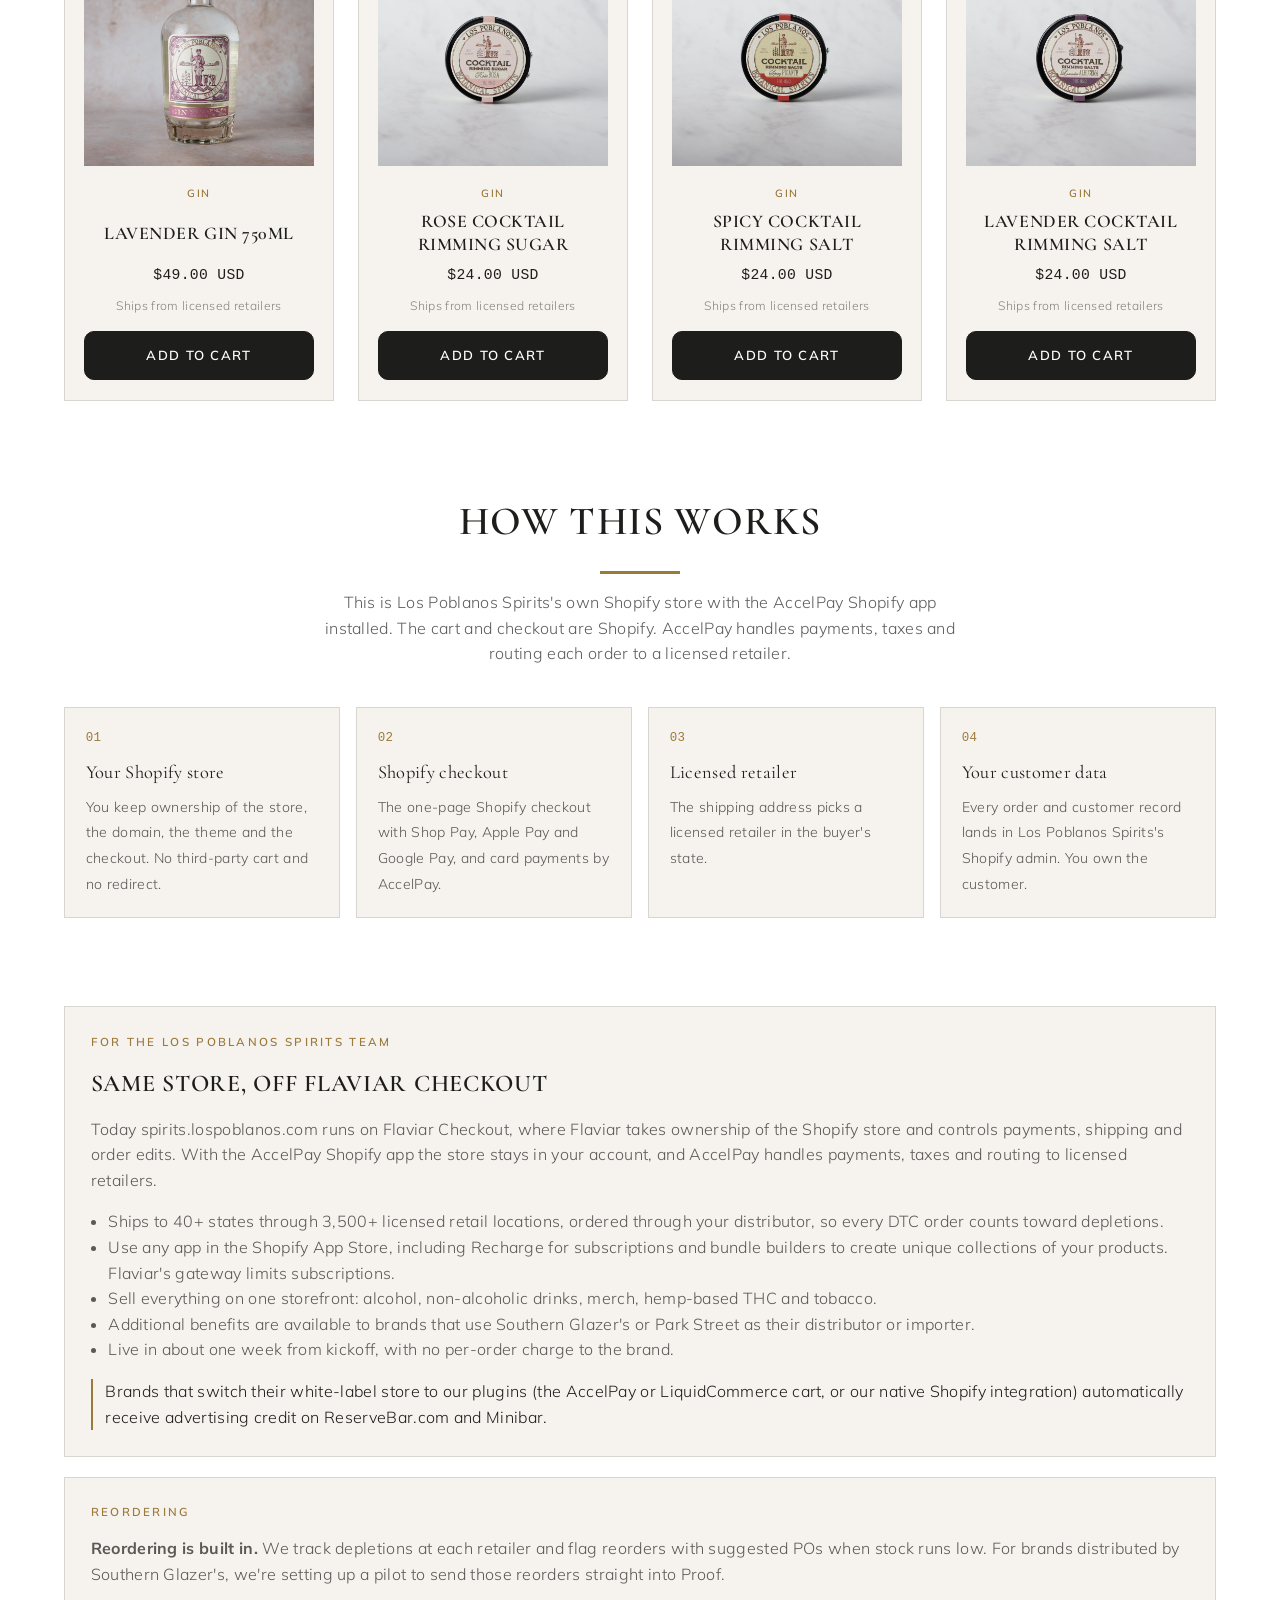
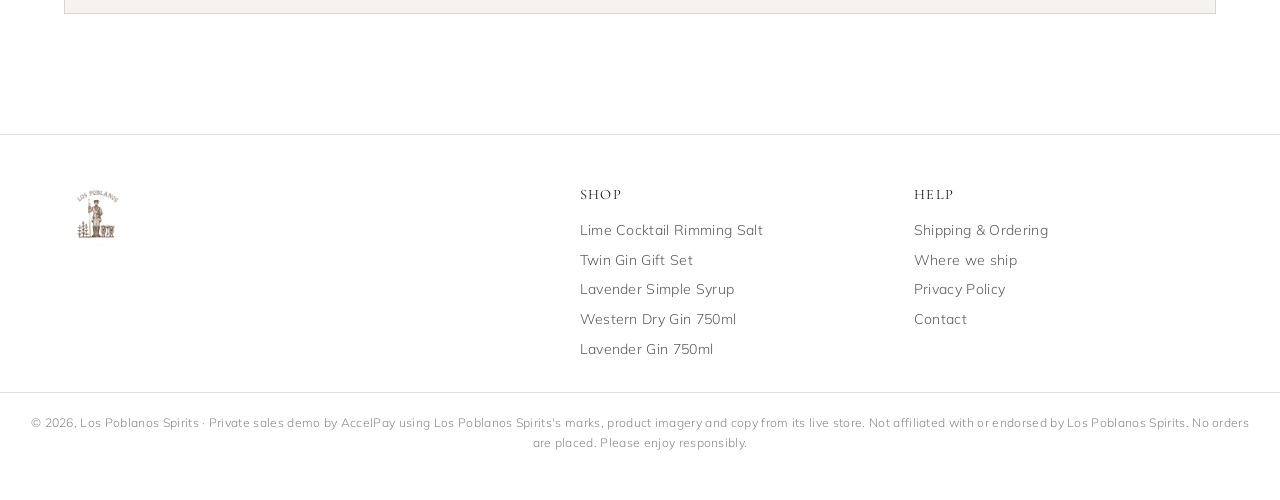
==== commit b6cab53d: "Update value props: Shopify apps, multi-category, distributor benefits" ====
--- a/index.html
+++ b/index.html
@@ -69,7 +69,7 @@
     <div class="eyebrow">For the Los Poblanos Spirits team</div>
     <h2>Same store, off Flaviar Checkout</h2>
     <p style="margin:0 0 1rem">Today spirits.lospoblanos.com runs on Flaviar Checkout, where Flaviar takes ownership of the Shopify store and controls payments, shipping and order edits. With the AccelPay Shopify app the store stays in your account, and AccelPay handles payments, taxes and routing to licensed retailers.</p>
-    <ul style="margin:0 0 1rem;padding-left:1.1rem"><li>Ships to 40+ states through 3,500+ licensed retail locations, ordered through your distributor, so every DTC order counts toward depletions.</li><li>Shop Pay, Apple Pay and Google Pay at checkout. Flaviar Checkout does not support Shop Pay or PayPal.</li><li>Live in about one week from kickoff, with no per-order charge to the brand.</li></ul>
+    <ul style="margin:0 0 1rem;padding-left:1.1rem"><li>Ships to 40+ states through 3,500+ licensed retail locations, ordered through your distributor, so every DTC order counts toward depletions.</li><li>Use any app in the Shopify App Store, including Recharge for subscriptions and bundle builders to create unique collections of your products. Flaviar's gateway limits subscriptions.</li><li>Sell everything on one storefront: alcohol, non-alcoholic drinks, merch, hemp-based THC and tobacco.</li><li>Additional benefits are available to brands that use Southern Glazer's or Park Street as their distributor or importer.</li><li>Live in about one week from kickoff, with no per-order charge to the brand.</li></ul>
     <p class="credit">Brands that switch their white-label store to our plugins (the AccelPay or LiquidCommerce cart, or our native Shopify integration) automatically receive advertising credit on ReserveBar.com and Minibar.</p>
   </div>
   <div class="panel">
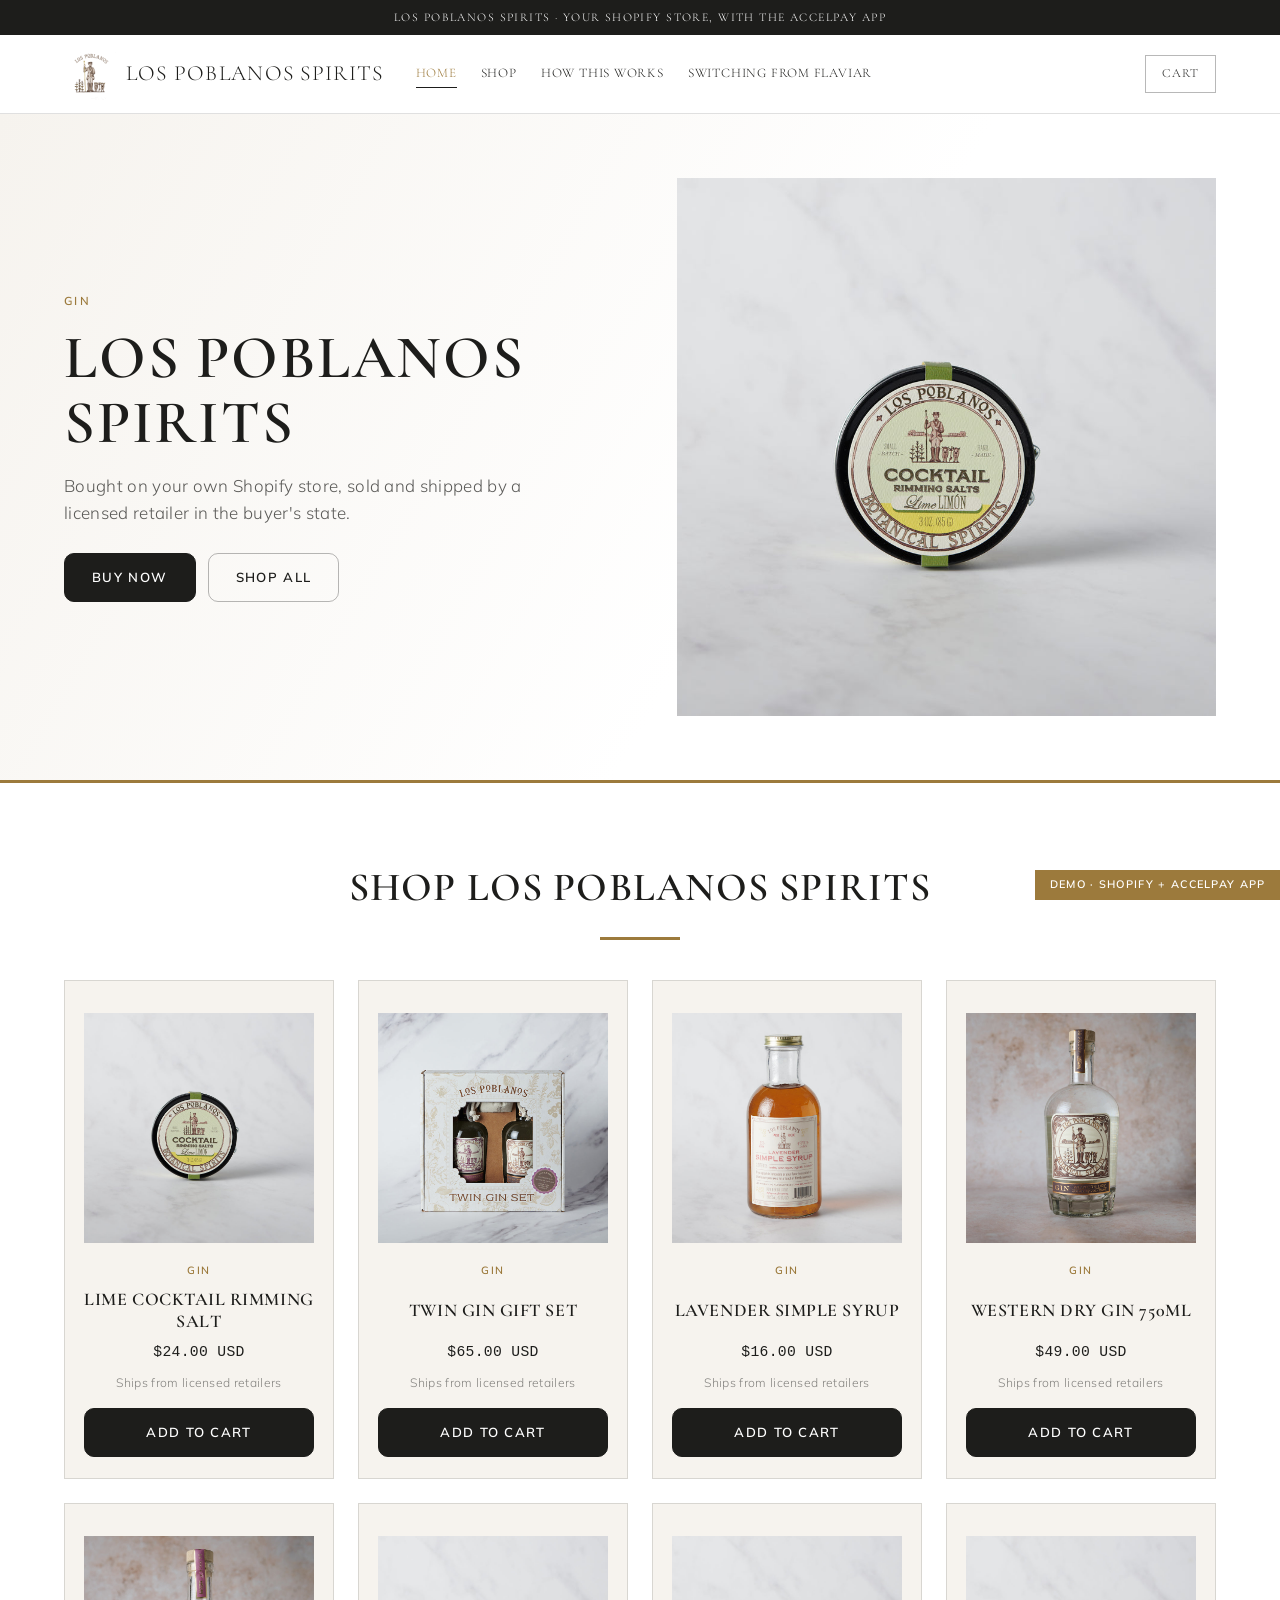
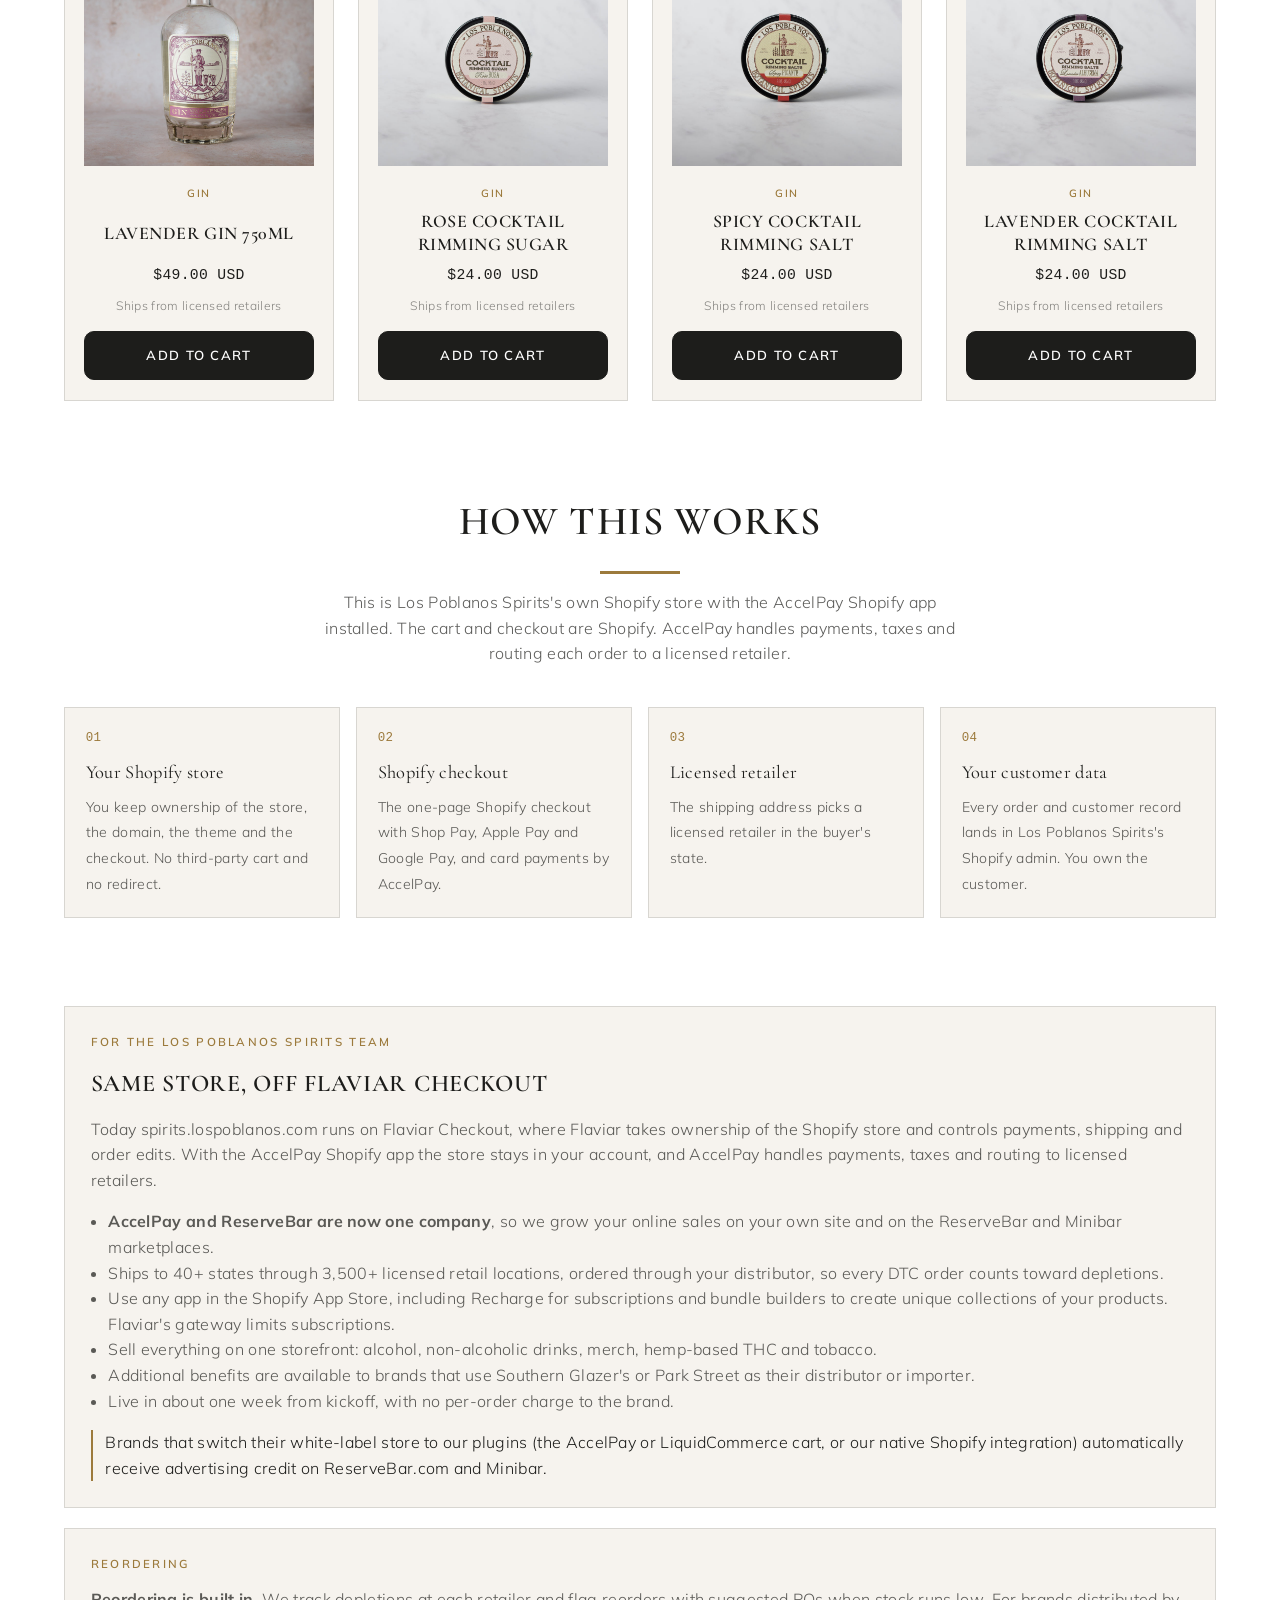
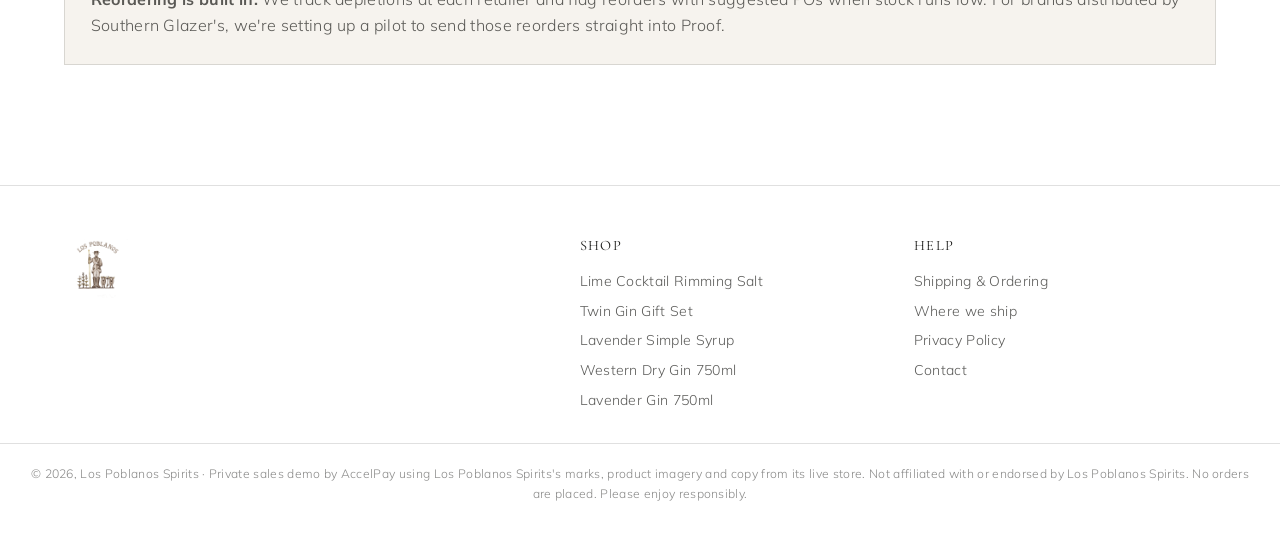
==== commit d7618872: "Lead with AccelPay + ReserveBar one-company value prop" ====
--- a/index.html
+++ b/index.html
@@ -69,7 +69,7 @@
     <div class="eyebrow">For the Los Poblanos Spirits team</div>
     <h2>Same store, off Flaviar Checkout</h2>
     <p style="margin:0 0 1rem">Today spirits.lospoblanos.com runs on Flaviar Checkout, where Flaviar takes ownership of the Shopify store and controls payments, shipping and order edits. With the AccelPay Shopify app the store stays in your account, and AccelPay handles payments, taxes and routing to licensed retailers.</p>
-    <ul style="margin:0 0 1rem;padding-left:1.1rem"><li>Ships to 40+ states through 3,500+ licensed retail locations, ordered through your distributor, so every DTC order counts toward depletions.</li><li>Use any app in the Shopify App Store, including Recharge for subscriptions and bundle builders to create unique collections of your products. Flaviar's gateway limits subscriptions.</li><li>Sell everything on one storefront: alcohol, non-alcoholic drinks, merch, hemp-based THC and tobacco.</li><li>Additional benefits are available to brands that use Southern Glazer's or Park Street as their distributor or importer.</li><li>Live in about one week from kickoff, with no per-order charge to the brand.</li></ul>
+    <ul style="margin:0 0 1rem;padding-left:1.1rem"><li><b>AccelPay and ReserveBar are now one company</b>, so we grow your online sales on your own site and on the ReserveBar and Minibar marketplaces.</li><li>Ships to 40+ states through 3,500+ licensed retail locations, ordered through your distributor, so every DTC order counts toward depletions.</li><li>Use any app in the Shopify App Store, including Recharge for subscriptions and bundle builders to create unique collections of your products. Flaviar's gateway limits subscriptions.</li><li>Sell everything on one storefront: alcohol, non-alcoholic drinks, merch, hemp-based THC and tobacco.</li><li>Additional benefits are available to brands that use Southern Glazer's or Park Street as their distributor or importer.</li><li>Live in about one week from kickoff, with no per-order charge to the brand.</li></ul>
     <p class="credit">Brands that switch their white-label store to our plugins (the AccelPay or LiquidCommerce cart, or our native Shopify integration) automatically receive advertising credit on ReserveBar.com and Minibar.</p>
   </div>
   <div class="panel">
